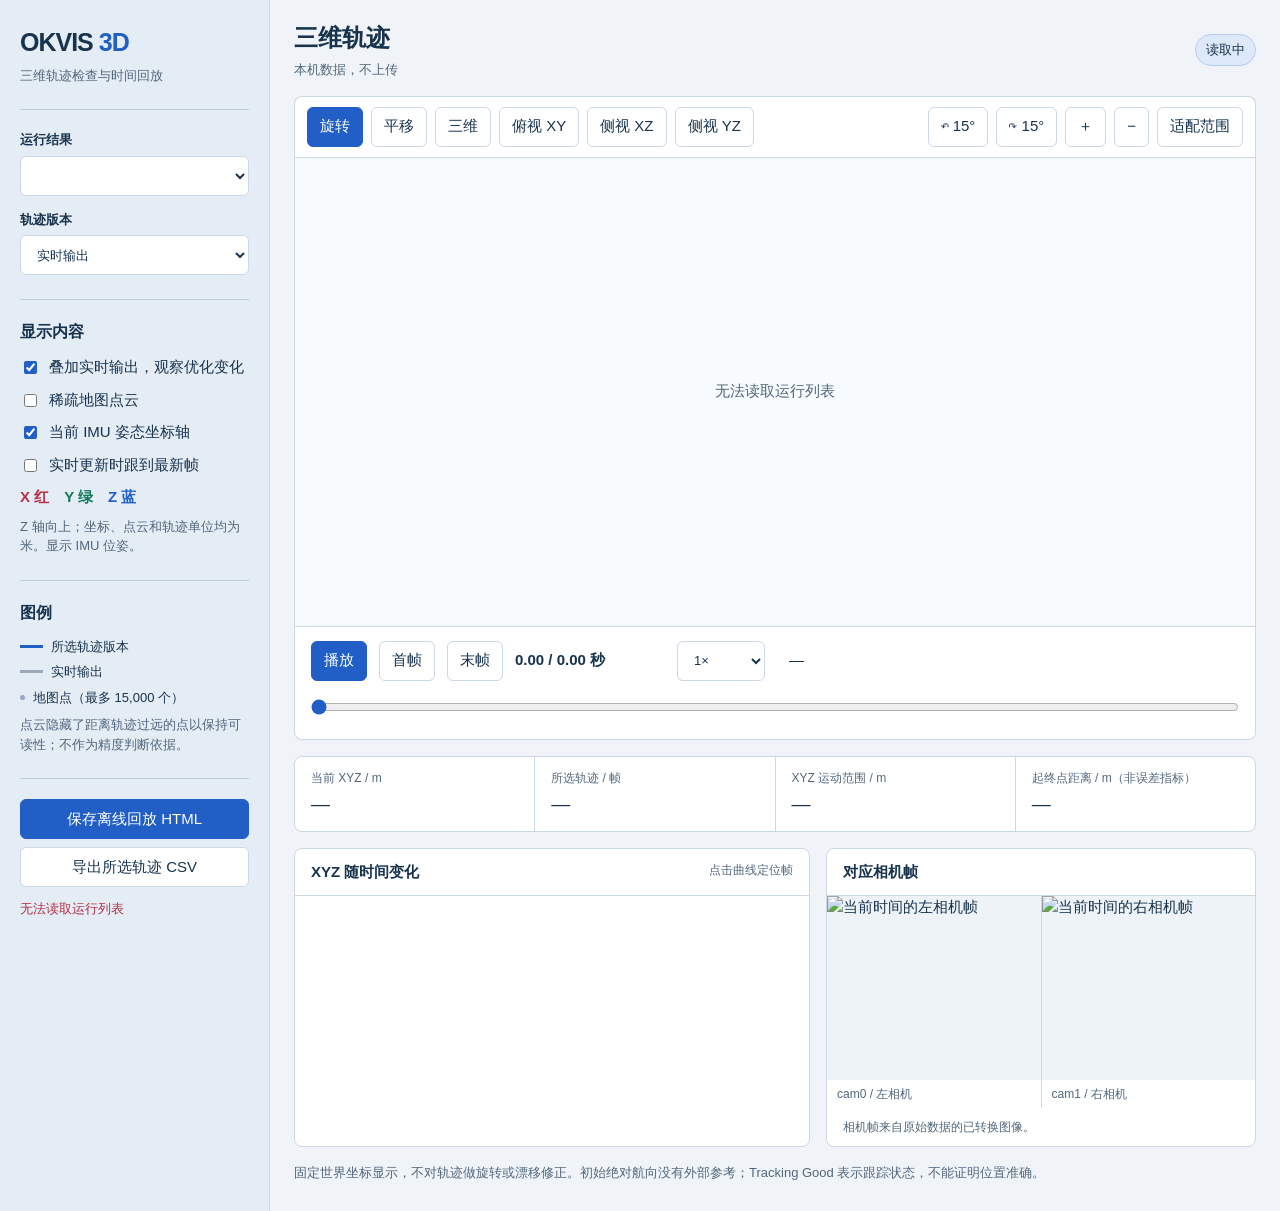
==== Third_Repo/orbslam3_mocap-OKVIS2-X/tools/head_dataset/viewer/index.html @ f82a05e8 "Initialize ego hand mocap acquisition and session processing pipeline" ====
<!doctype html>
<html lang="zh-CN">
<head>
<meta charset="utf-8"><meta name="viewport" content="width=device-width,initial-scale=1">
<title>OKVIS 三维轨迹回放</title>
<style>
:root{--ink:#17334e;--muted:#51677e;--paper:#f0f4f8;--surface:#fff;--line:#ccd8e5;--blue:#215ec5;--amber:#ad650e;--red:#b43247;--green:#127b59;--space:16px}
*{box-sizing:border-box}body{margin:0;background:var(--paper);color:var(--ink);font:15px/1.5 "Noto Sans CJK SC","Microsoft YaHei",sans-serif}button,select,input{font:inherit}button,select{min-height:40px;border:1px solid var(--line);border-radius:6px;background:var(--surface);color:var(--ink);padding:7px 12px}button{cursor:pointer}button:hover{background:#e6eef9}button:disabled{opacity:.5;cursor:default}button.active,button.primary{background:var(--blue);border-color:var(--blue);color:white}button:focus-visible,select:focus-visible,input:focus-visible,a:focus-visible{outline:3px solid #b86f10;outline-offset:3px}a{color:var(--blue)}h1{font-size:24px;margin:0;font-weight:650}h2{font-size:16px;margin:0 0 12px}p{margin:8px 0}.app{display:grid;grid-template-columns:270px minmax(0,1fr);min-height:100vh}.sidebar{background:#e4ecf5;padding:24px 20px;border-right:1px solid var(--line)}.sidebar section{margin-top:24px;padding-top:20px;border-top:1px solid #bdcddd}.brand{font-weight:750;font-size:25px;letter-spacing:-1px}.brand span{color:var(--blue)}.head>div{min-width:0}.subtitle{overflow-wrap:anywhere;color:var(--muted);font-size:13px;margin-top:4px}.field{display:block;margin-bottom:14px}.field>span{display:block;font-size:13px;font-weight:600;margin-bottom:6px}select{width:100%;font-size:13px}.check{display:flex;gap:9px;align-items:flex-start;margin:10px 0;cursor:pointer}.check input{margin-top:5px;accent-color:var(--blue)}.hint{font-size:13px;color:var(--muted)}.axis-key{display:flex;gap:15px;font-weight:700}.x{color:var(--red)}.y{color:var(--green)}.z{color:var(--blue)}.legend{display:flex;gap:8px;align-items:center;font-size:13px;margin:6px 0}.swatch{width:23px;height:3px;background:var(--blue)}.swatch.raw{background:#9baabb}.swatch.map{height:5px;width:5px;background:#95a8be;border-radius:50%}.main{padding:20px 24px;min-width:0}.head{display:flex;align-items:center;justify-content:space-between;gap:16px;margin-bottom:16px}.badge{font-size:13px;padding:5px 10px;background:#dde9f8;border:1px solid #b8cceb;border-radius:20px;white-space:nowrap}.toolbar{display:flex;align-items:center;flex-wrap:wrap;gap:8px;background:var(--surface);border:1px solid var(--line);border-bottom:0;padding:10px 12px;border-radius:8px 8px 0 0}.toolbar .spacer{flex:1}.chart-wrap{position:relative;border:1px solid var(--line);background:white;min-height:420px}#scene{height:52vh;min-height:440px}.plot-hint{position:absolute;bottom:10px;left:20px;background:#ffffffde;padding:4px 8px;font-size:12px;color:var(--muted);pointer-events:none}.empty{position:absolute;inset:0;display:grid;place-items:center;background:#f8fbfd;color:var(--muted);padding:30px;text-align:center;z-index:2}.empty.hidden{display:none}.timeline{background:var(--surface);padding:14px 16px;border:1px solid var(--line);border-top:0;border-radius:0 0 8px 8px}.play-row{display:flex;align-items:center;gap:12px}.play-row select{width:88px}.time{min-width:150px;font-variant-numeric:tabular-nums;font-weight:600}.slider{width:100%;accent-color:var(--blue);margin:14px 0 0;min-height:24px}.metrics{display:grid;grid-template-columns:repeat(4,minmax(0,1fr));gap:1px;border:1px solid var(--line);border-radius:8px;overflow:hidden;background:var(--line);margin:16px 0}.metric{background:white;padding:12px 16px}.metric .label{font-size:12px;color:var(--muted)}.metric .value{font-size:19px;margin-top:3px;font-variant-numeric:tabular-nums}.details{display:grid;grid-template-columns:minmax(0,1.2fr) minmax(300px,1fr);gap:16px}.panel{background:white;border:1px solid var(--line);border-radius:8px;overflow:hidden}.panel-title{padding:12px 16px;border-bottom:1px solid var(--line);font-weight:600;display:flex;justify-content:space-between;gap:12px}#xyz{height:215px}.images{display:grid;grid-template-columns:1fr 1fr;gap:1px;background:var(--line)}.images figure{margin:0;background:white}.images img{display:block;width:100%;aspect-ratio:640/553;object-fit:contain;background:#eef3f8}.images figcaption{padding:5px 10px;font-size:12px;color:var(--muted)}.note{padding:10px 16px;font-size:12px;color:var(--muted)}.notice{margin-top:16px;color:var(--muted);font-size:13px}.path{font-size:12px;word-break:break-all;color:var(--muted)}.status{padding-top:12px;font-size:13px;color:var(--muted)}.quality-good{color:var(--green)}.quality-marginal{color:var(--amber)}.quality-lost{color:var(--red)}.small-actions{display:flex;gap:8px;flex-wrap:wrap}.small-actions button{font-size:13px;padding:7px 10px}.source-status{font-size:12px;font-weight:400;color:var(--muted)}.error{color:var(--red)}
@media(max-width:1050px){.app{grid-template-columns:235px minmax(0,1fr)}.main{padding:16px}.details{grid-template-columns:1fr}.metrics{grid-template-columns:repeat(2,1fr)}}
@media(max-width:720px){.app{display:block}.sidebar{border-right:0;padding:16px}.sidebar section{margin-top:12px;padding-top:12px}.sidebar .controls{display:grid;grid-template-columns:1fr 1fr;gap:12px}.main{padding:12px}.head{align-items:flex-start}h1{font-size:21px}#scene{height:420px;min-height:360px}.time{min-width:0;font-size:13px}.play-row{gap:8px}.metric{padding:10px}.metric .value{font-size:16px}.plot-hint{font-size:11px;left:5px}}
@media(prefers-reduced-motion:reduce){*{scroll-behavior:auto}}
</style>
<script src="/plotly.min.js"></script>
</head>
<body>
<div class="app">
<aside class="sidebar">
  <div class="brand">OKVIS <span>3D</span></div><div class="subtitle">三维轨迹检查与时间回放</div>
  <section class="controls">
    <label class="field"><span>运行结果</span><select id="run" aria-label="选择运行结果"></select></label>
    <label class="field"><span>轨迹版本</span><select id="source"><option value="live">实时输出</option><option value="final">结束时全局轨迹</option><option value="ba">最终优化轨迹</option></select></label>
  </section>
  <section>
    <h2>显示内容</h2>
    <label class="check"><input type="checkbox" id="overlay" checked><span>叠加实时输出，观察优化变化</span></label>
    <label class="check"><input type="checkbox" id="cloud"><span>稀疏地图点云</span></label>
    <label class="check"><input type="checkbox" id="pose" checked><span>当前 IMU 姿态坐标轴</span></label>
    <label class="check"><input type="checkbox" id="follow"><span>实时更新时跟到最新帧</span></label>
    <div class="axis-key"><span class="x">X 红</span><span class="y">Y 绿</span><span class="z">Z 蓝</span></div>
    <p class="hint">Z 轴向上；坐标、点云和轨迹单位均为米。显示 IMU 位姿。</p>
  </section>
  <section>
    <h2>图例</h2>
    <div class="legend"><i class="swatch"></i>所选轨迹版本</div>
    <div class="legend"><i class="swatch raw"></i>实时输出</div>
    <div class="legend"><i class="swatch map"></i>地图点（最多 15,000 个）</div>
    <p class="hint">点云隐藏了距离轨迹过远的点以保持可读性；不作为精度判断依据。</p>
  </section>
  <section>
    <button id="download" class="primary" style="width:100%">保存离线回放 HTML</button>
    <button id="csv" style="width:100%;margin-top:8px">导出所选轨迹 CSV</button>
    <div id="status" class="status" role="status" aria-live="polite">正在读取结果…</div>
  </section>
</aside>
<main class="main">
  <header class="head"><div><h1 id="title">三维轨迹</h1><div id="runName" class="subtitle">本机数据，不上传</div></div><span id="badge" class="badge">读取中</span></header>
  <div class="toolbar" aria-label="三维视角工具">
    <button id="orbit" class="active" aria-pressed="true">旋转</button><button id="pan" aria-pressed="false">平移</button>
    <button id="view3d">三维</button><button id="xy">俯视 XY</button><button id="xz">侧视 XZ</button><button id="yz">侧视 YZ</button>
    <span class="spacer"></span><button id="rotateLeft" aria-label="视角向左旋转">↶ 15°</button><button id="rotateRight" aria-label="视角向右旋转">↷ 15°</button><button id="zoomIn" aria-label="放大">＋</button><button id="zoomOut" aria-label="缩小">−</button><button id="fit">适配范围</button>
  </div>
  <div class="chart-wrap"><div id="scene" aria-label="三维轨迹，可旋转缩放；也可用上方视角按钮操作"></div><div class="plot-hint">拖动旋转 · 平移按钮后拖动 · 滚轮缩放 · 刷新不重置视角</div><div id="empty" class="empty">正在读取轨迹…</div></div>
  <section class="timeline" aria-label="轨迹回放">
    <div class="play-row"><button id="play" class="primary">播放</button><button id="first">首帧</button><button id="last">末帧</button><span id="time" class="time">0.00 / 0.00 秒</span><select id="speed" aria-label="播放速度"><option value="0.25">0.25×</option><option value="0.5">0.5×</option><option value="1" selected>1×</option><option value="2">2×</option><option value="4">4×</option></select><span class="spacer"></span><span id="quality">—</span></div>
    <input id="slider" class="slider" type="range" min="0" max="0" value="0" aria-label="回放帧索引">
  </section>
  <section class="metrics" aria-label="轨迹数值">
    <div class="metric"><div class="label">当前 XYZ / m</div><div class="value" id="position">—</div></div>
    <div class="metric"><div class="label">所选轨迹 / 帧</div><div class="value" id="count">—</div></div>
    <div class="metric"><div class="label">XYZ 运动范围 / m</div><div class="value" id="extent">—</div></div>
    <div class="metric"><div class="label">起终点距离 / m（非误差指标）</div><div class="value" id="distance">—</div></div>
  </section>
  <div class="details">
    <section class="panel"><div class="panel-title">XYZ 随时间变化<span class="source-status">点击曲线定位帧</span></div><div id="xyz" aria-label="位置随时间的二维曲线，X红 Y绿 Z蓝"></div></section>
    <section class="panel"><div class="panel-title">对应相机帧<span id="frameMode" class="source-status"></span></div><div class="images"><figure><img id="left" alt="当前时间的左相机帧"><figcaption>cam0 / 左相机</figcaption></figure><figure><img id="right" alt="当前时间的右相机帧"><figcaption>cam1 / 右相机</figcaption></figure></div><div id="imageNote" class="note">相机帧来自原始数据的已转换图像。</div></section>
  </div>
  <p class="notice">固定世界坐标显示，不对轨迹做旋转或漂移修正。初始绝对航向没有外部参考；Tracking Good 表示跟踪状态，不能证明位置准确。</p><div id="path" class="path"></div>
</main>
</div>
<script>/*__INITIAL_DATA__*/</script>
<script>
(() => {
'use strict';
const $=id=>document.getElementById(id), offline=!!window.OFFLINE_DATA;
const COLORS={x:'#b43247',y:'#127b59',z:'#215ec5',raw:'#9baabb'};
let data=null, runId='', rows=[], index=0, bounds=null, playing=false, camera=null, initialized=false, busy=false;
let lastTick=0,lastRender=0,lastImage=0,loadedRuns=[], sourceChosen=false, signature='', imageStamp=null, dragMode='orbit';
const scene=$('scene'), xyz=$('xyz');
const vector=r=>r.slice(1,4), fmt=(x,n=3)=>Number(x).toFixed(n);
const startEye={x:1.2,y:-1.4,z:.95};
const offlinePlaceholder='data:image/svg+xml,'+encodeURIComponent('<svg xmlns="http://www.w3.org/2000/svg" width="640" height="553"><rect width="640" height="553" fill="#eef3f8"/><text x="320" y="270" text-anchor="middle" fill="#51677e" font-size="24">离线快照不包含相机视频</text></svg>');
function setStatus(text,error=false){$('status').textContent=text;$('status').classList.toggle('error',error)}
function elapsed(r){return (r[0]-rows[0][0])*1e-9}
function ranges(arr){let lo=[0,0,0],hi=[0,0,0];for(const r of arr)for(let k=0;k<3;k++){lo[k]=Math.min(lo[k],r[k+1]);hi[k]=Math.max(hi[k],r[k+1])}const rad=Math.max(...hi.map((v,k)=>v-lo[k]),1)*.58;return lo.map((v,k)=>[(v+hi[k])/2-rad,(v+hi[k])/2+rad])}
function axes(){return ['X','Y','Z'].map((name,k)=>({title:{text:name+' / m'},range:bounds[k],autorange:false,backgroundcolor:'#f8fbfd',gridcolor:'#dce5ee',zerolinecolor:'#859eb7',showbackground:true,tickfont:{size:11},showspikes:false}))}
function baseLayout(){const a=axes();return {paper_bgcolor:'#fff',font:{family:'Noto Sans CJK SC, sans-serif',color:'#17334e'},margin:{l:0,r:0,t:10,b:0},showlegend:false,uirevision:runId||'offline',scene:{xaxis:a[0],yaxis:a[1],zaxis:a[2],aspectmode:'cube',dragmode:dragMode,camera:camera||{eye:startEye,up:{x:0,y:0,z:1}},uirevision:runId||'offline'},hovermode:'closest'}}
function traces(){const r=rows[index];const pts=data.points||[];const live=data.trajectories.live||[];
 return [
  {type:'scatter3d',mode:'markers',x:pts.map(p=>p[0]),y:pts.map(p=>p[1]),z:pts.map(p=>p[2]),marker:{size:1.4,color:'#849cb7',opacity:.4},visible:$('cloud').checked,name:'稀疏地图',hoverinfo:'skip'},
  {type:'scatter3d',mode:'lines',x:live.map(r=>r[1]),y:live.map(r=>r[2]),z:live.map(r=>r[3]),line:{color:COLORS.raw,width:2},visible:$('overlay').checked&&$('source').value!=='live',name:'实时输出',hoverinfo:'skip'},
  {type:'scatter3d',mode:'lines',x:rows.map(r=>r[1]),y:rows.map(r=>r[2]),z:rows.map(r=>r[3]),line:{color:COLORS.z,width:4},name:'所选轨迹',hoverinfo:'skip'},
  {type:'scatter3d',mode:'markers+text',x:[0],y:[0],z:[0],text:['世界原点'],textposition:'top center',marker:{size:4,color:'#17334e'},hovertemplate:'世界原点<extra></extra>'},
  {type:'scatter3d',mode:'markers',x:[r[1]],y:[r[2]],z:[r[3]],marker:{size:6,color:'#cb4c24'},name:'当前位姿',hovertemplate:'X %{x:.3f} m<br>Y %{y:.3f} m<br>Z %{z:.3f} m<extra>当前帧</extra>'},
  ...[COLORS.x,COLORS.y,COLORS.z].map((color,k)=>({type:'scatter3d',mode:'lines+text',x:[],y:[],z:[],text:['','XYZ'[k]],textposition:'top center',textfont:{color,size:13},line:{color,width:5},visible:$('pose').checked,hoverinfo:'skip'}))
 ]}
function poseEndpoints(r){let [x,y,z,w]=r.slice(4,8),norm=Math.hypot(x,y,z,w);x/=norm;y/=norm;z/=norm;w/=norm;
 const columns=[[1-2*(y*y+z*z),2*(x*y+w*z),2*(x*z-w*y)],[2*(x*y-w*z),1-2*(x*x+z*z),2*(y*z+w*x)],[2*(x*z+w*y),2*(y*z-w*x),1-2*(x*x+y*y)]];
 const scale=Math.max(.12,Math.min(.5,(bounds[0][1]-bounds[0][0])*.07));return columns.map(c=>c.map((v,k)=>r[k+1]+v*scale))}
function metrics(){const n=rows.length;let lo=vector(rows[0]),hi=lo.slice();for(const r of rows)for(let k=0;k<3;k++){lo[k]=Math.min(lo[k],r[k+1]);hi[k]=Math.max(hi[k],r[k+1])}
 $('count').textContent=n.toLocaleString();$('extent').textContent=hi.map((v,k)=>fmt(v-lo[k],2)).join(' / ');$('distance').textContent=fmt(Math.hypot(...vector(rows[n-1]).map((v,k)=>v-rows[0][k+1])));$('slider').max=n-1;
}
async function drawGraphs(reset=false){if(!rows.length)return;const layout=baseLayout();await Plotly.react(scene,traces(),layout,{responsive:true,displaylogo:false,displayModeBar:false,scrollZoom:true});
 const t=rows.map(elapsed), colors=[COLORS.x,COLORS.y,COLORS.z];await Plotly.react(xyz,[1,2,3].map((k)=>({x:t,y:rows.map(r=>r[k]),type:'scatter',mode:'lines',name:'XYZ'[k-1],line:{color:colors[k-1],width:1.7},hovertemplate:'%{x:.2f} 秒 · %{y:.3f} m<extra>%{fullData.name}</extra>'})),{paper_bgcolor:'#fff',plot_bgcolor:'#fff',font:{family:'Noto Sans CJK SC,sans-serif',color:'#17334e',size:11},margin:{l:48,r:18,t:18,b:40},legend:{orientation:'h',x:0,y:1.2},xaxis:{title:{text:'时间 / s'},gridcolor:'#e2e9f1'},yaxis:{title:{text:'位置 / m'},gridcolor:'#e2e9f1'},uirevision:runId+'-'+$('source').value,shapes:[{type:'line',x0:elapsed(rows[index]),x1:elapsed(rows[index]),y0:0,y1:1,yref:'paper',line:{color:'#b86f10',width:1}}]},{responsive:true,displaylogo:false,displayModeBar:false});
 if(!initialized){scene.on('plotly_relayout',e=>{if(e['scene.camera']){camera=e['scene.camera'];scene.dataset.camera=JSON.stringify(camera)}});xyz.on('plotly_click',e=>{if(e.points?.length)setIndex(e.points[0].pointIndex,true)});initialized=true}
 metrics();updateFrame(true);
}
function setIndex(i,manual=false){index=Math.max(0,Math.min(rows.length-1,Number(i)||0));if(manual){pause();$('follow').checked=false}updateFrame(true)}
function updateFrame(force=false){if(!rows.length)return;const r=rows[index];$('slider').value=index;$('time').textContent=fmt(elapsed(r),2)+' / '+fmt(elapsed(rows.at(-1)),2)+' 秒';$('position').textContent=vector(r).map(v=>fmt(v)).join(' / ');
 const quality=['Good','Marginal','Lost'][r[17]]||'未记录';$('quality').textContent='跟踪：'+(quality==='Lost'&&index===0?'初始化首帧':quality);$('quality').className='quality-'+quality.toLowerCase();
 const end=poseEndpoints(r);const indices=[4,5,6,7];const xs=[[r[1]],...end.map(p=>[r[1],p[0]])],ys=[[r[2]],...end.map(p=>[r[2],p[1]])],zs=[[r[3]],...end.map(p=>[r[3],p[2]])];
 Plotly.restyle(scene,{x:xs,y:ys,z:zs},indices);Plotly.relayout(xyz,{'shapes[0].x0':elapsed(r),'shapes[0].x1':elapsed(r)});
 const now=performance.now();if((force||now-lastImage>200)&&imageStamp!==r[0]){lastImage=now;imageStamp=r[0];if(!offline&&data.hasFrames){$('left').src='/frame?run='+runId+'&cam=0&t='+r[0];$('right').src='/frame?run='+runId+'&cam=1&t='+r[0]}}
}
function pause(){playing=false;$('play').textContent='播放'}
function play(){if(!rows.length)return;if(index===rows.length-1)index=0;playing=true;lastTick=performance.now();$('play').textContent='暂停';$('follow').checked=false}
function tick(now){requestAnimationFrame(tick);if(!playing||!rows.length)return;const target=elapsed(rows[index])+(now-lastTick)/1000*Number($('speed').value);lastTick=now;let i=index;while(i+1<rows.length&&elapsed(rows[i+1])<=target)i++;
 // Carry sub-frame elapsed time rather than dropping it at each animation tick.
 if(i===index){lastTick=now-(target-elapsed(rows[index]))/Number($('speed').value)*1000;return}
 index=i;if(now-lastRender>70){lastRender=now;updateFrame(false)}if(index===rows.length-1){pause();updateFrame(true)}}
function setCamera(eye,up={x:0,y:0,z:1}){camera={eye,up,center:{x:0,y:0,z:0}};Plotly.relayout(scene,{'scene.camera':camera})}
function mode(name){dragMode=name;Plotly.relayout(scene,{'scene.dragmode':name});for(const id of ['orbit','pan']){$(id).classList.toggle('active',id===name);$(id).setAttribute('aria-pressed',String(id===name))}}
function nearestTime(stamp){let lo=0,hi=rows.length-1;while(lo<hi){const mid=(lo+hi)>>1;if(rows[mid][0]<stamp)lo=mid+1;else hi=mid}return lo}
function sourceOptions(){for(const option of $('source').options)option.disabled=!(data.trajectories[option.value]?.length)}
async function accept(next,reset=false){const oldStamp=rows[index]?.[0];data=next;$('title').textContent=data.dataset+' · 三维轨迹';$('runName').textContent=data.name;$('path').textContent=data.result;sourceOptions();
 if(reset||!data.trajectories[$('source').value]?.length||!sourceChosen)$('source').value=data.preferred;
 if(reset&&!offline&&!data.completed)$('follow').checked=true;rows=data.trajectories[$('source').value]||[];$('badge').textContent=data.completed?'最终优化已就绪':'实时读取 / 可回放';
 if(!rows.length){$('empty').textContent='等待第一帧轨迹输出…';$('empty').classList.remove('hidden');return}
 $('empty').classList.add('hidden');if(reset){index=0;camera=null;bounds=null;signature='';pause()}
 if(!bounds)bounds=offline||data.completed?ranges(rows):[[-2,2],[-2,2],[-2,2]];
 if($('follow').checked)index=rows.length-1;else index=oldStamp&&!reset?nearestTime(oldStamp):Math.min(index,rows.length-1);
 const sig=$('source').value+':'+rows.length+':'+data.completed+':'+data.revision+':'+data.points.length+':'+JSON.stringify(rows.at(-1));
 if(sig!==signature){signature=sig;await drawGraphs(reset)}
 if(offline||!data.hasFrames){$('left').src=offlinePlaceholder;$('right').src=offlinePlaceholder;$('imageNote').textContent='离线快照包含轨迹、姿态、曲线和点云。要查看对应图像，请运行本机回放脚本。'}
 else $('imageNote').textContent='相机帧来自原始数据的已转换图像；按采集时间关联。';
 $('cloud').disabled=!data.points.length;$('cloud').title=data.points.length?'最终优化地图':'点云在最终优化后可用';$('frameMode').textContent=offline?'离线快照':'采集时间同步';setStatus(offline?'离线文件：可拖动、播放，无需网络。':'每 2 秒读取最新结果；当前视角和坐标范围保持不变。');
}
async function refreshRuns(){const response=await fetch('/api/runs');if(!response.ok)throw Error('无法读取运行列表');loadedRuns=await response.json();const desired=runId||location.hash.slice(1)||loadedRuns[0]?.id||'';const before=$('run').value;$('run').replaceChildren(...loadedRuns.map(r=>{const o=document.createElement('option');o.value=r.id;o.textContent=r.dataset+' / '+(r.name==='results'?'首次验证结果':r.name);o.title=r.path;return o}));runId=loadedRuns.some(r=>r.id===desired)?desired:loadedRuns[0]?.id||'';$('run').value=runId;return before!==runId}
async function poll(reset=false){if(busy||offline)return;busy=true;try{if(!runId||reset)await refreshRuns();if(!runId){$('empty').textContent='没有轨迹结果。先启动 SLAM，结果产生后会自动出现。';setStatus('等待运行结果');return}const response=await fetch('/api/data?run='+runId);if(!response.ok)throw Error((await response.json()).error||'数据读取失败');await accept(await response.json(),reset)}catch(e){setStatus(e.message,true);$('empty').textContent=e.message;if(!data)$('empty').classList.remove('hidden')}finally{busy=false}}
$('run').addEventListener('change',()=>{runId=$('run').value;location.hash=runId;sourceChosen=false;poll(true)});
$('source').addEventListener('change',async()=>{sourceChosen=true;pause();signature='';await accept(data);});
for(const id of ['overlay','cloud','pose'])$(id).addEventListener('change',()=>drawGraphs());
$('follow').addEventListener('change',()=>{if($('follow').checked){pause();setIndex(rows.length-1)}});
$('play').onclick=()=>playing?pause():play();$('first').onclick=()=>setIndex(0,true);$('last').onclick=()=>setIndex(rows.length-1,true);$('slider').addEventListener('input',()=>setIndex($('slider').value,true));
$('orbit').onclick=()=>mode('orbit');$('pan').onclick=()=>mode('pan');$('view3d').onclick=()=>setCamera({...startEye});$('xy').onclick=()=>setCamera({x:0,y:0,z:2.5},{x:0,y:1,z:0});$('xz').onclick=()=>setCamera({x:0,y:-2.5,z:0});$('yz').onclick=()=>setCamera({x:2.5,y:0,z:0});
for(const [id,theta]of [['rotateLeft',-.2618],['rotateRight',.2618]])$(id).onclick=()=>{const e=camera?.eye||startEye;setCamera({x:e.x*Math.cos(theta)-e.y*Math.sin(theta),y:e.x*Math.sin(theta)+e.y*Math.cos(theta),z:e.z},camera?.up)};
for(const[id,factor]of [['zoomIn',.8],['zoomOut',1.25]])$(id).onclick=()=>{const e=camera?.eye||startEye;setCamera({x:e.x*factor,y:e.y*factor,z:e.z*factor},camera?.up)};
$('fit').onclick=()=>{if(!rows.length)return;bounds=ranges(rows);const a=axes();Plotly.relayout(scene,{'scene.xaxis':a[0],'scene.yaxis':a[1],'scene.zaxis':a[2]})};
function save(blob,name){const url=URL.createObjectURL(blob),a=document.createElement('a');a.href=url;a.download=name;a.click();setTimeout(()=>URL.revokeObjectURL(url),1000)}
$('csv').onclick=()=>{if(!rows.length)return;save(new Blob(['timestamp_ns,tx,ty,tz,qx,qy,qz,qw,vx,vy,vz,bgx,bgy,bgz,bax,bay,baz,quality\n'+rows.map(r=>r.join(',')).join('\n')],{type:'text/csv'}),'trajectory_'+$('source').value+'.csv')};
$('download').onclick=()=>{if(offline){save(new Blob([document.documentElement.outerHTML],{type:'text/html'}),'replay_3d.html')}else{const a=document.createElement('a');a.href='/download?run='+runId;a.download='replay_3d.html';a.click()}};
requestAnimationFrame(tick);
if(offline){const o=document.createElement('option');o.textContent=window.OFFLINE_DATA.name;o.value='offline';$('run').append(o);$('run').disabled=true;$('follow').disabled=true;accept(window.OFFLINE_DATA,true)}else{poll(true);setInterval(()=>poll(),2000);setInterval(()=>refreshRuns().catch(()=>{}),15000)}
window.viewerState=()=>({runId,source:$('source').value,index,count:rows.length,playing,camera,bounds,offline});
})();
</script>
</body></html>
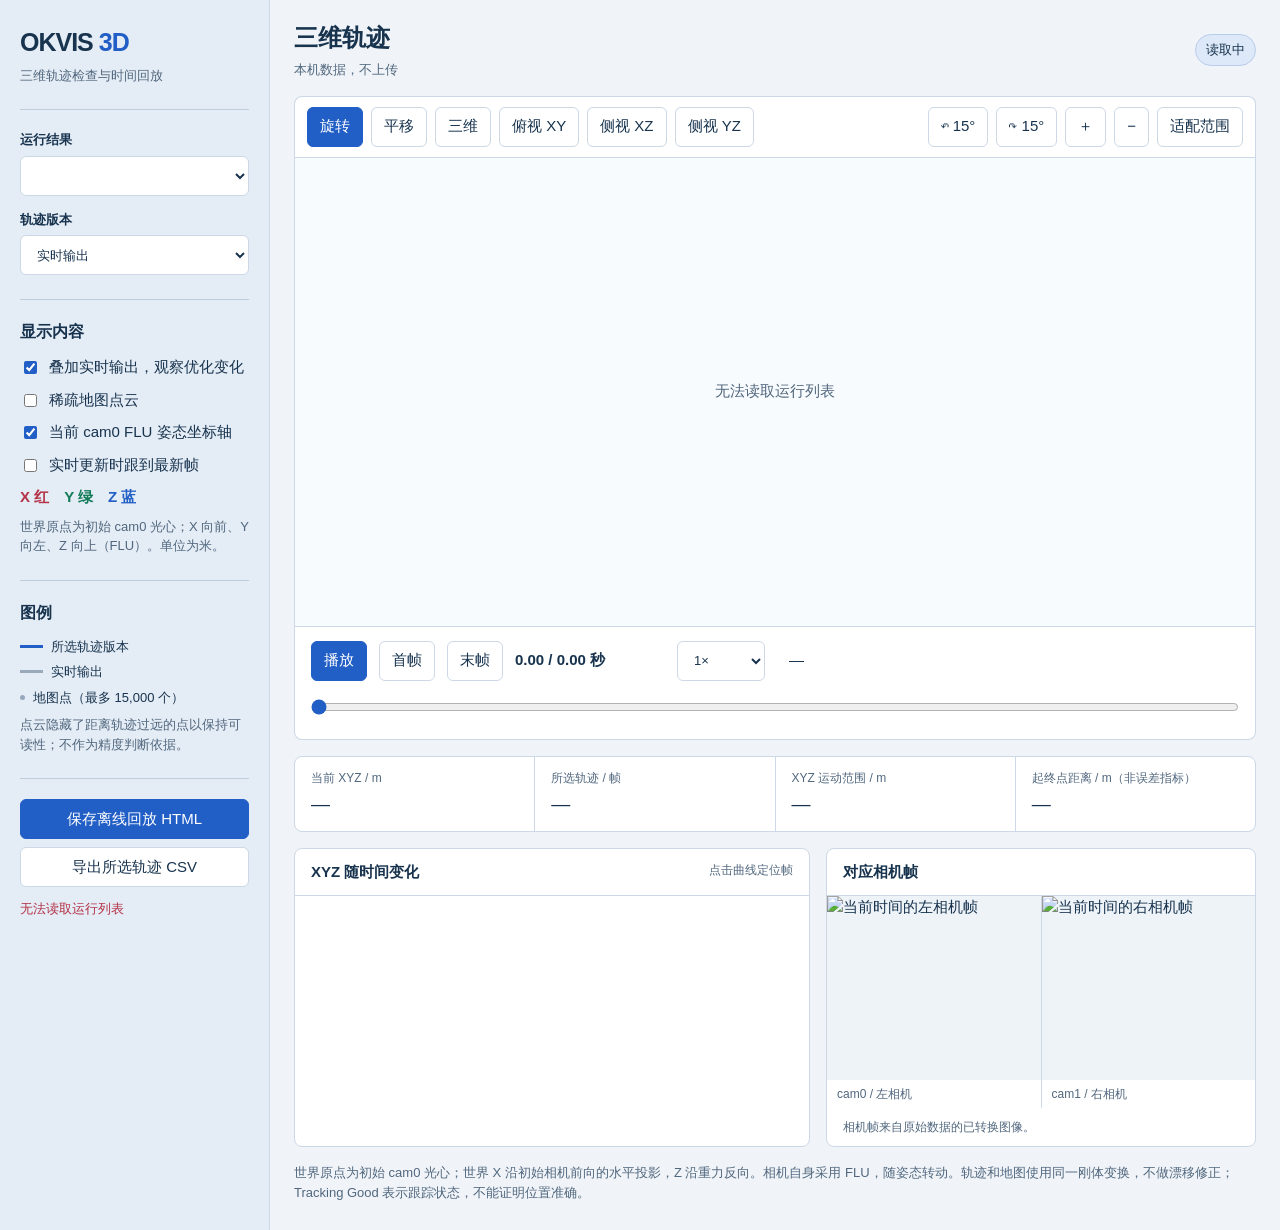
==== commit 58940c7b: "Integrate cam0 SLAM, resumable pipeline and full URDF visualization" ====
--- a/Third_Repo/orbslam3_mocap-OKVIS2-X/tools/head_dataset/viewer/index.html
+++ b/Third_Repo/orbslam3_mocap-OKVIS2-X/tools/head_dataset/viewer/index.html
@@ -24,10 +24,10 @@
     <h2>显示内容</h2>
     <label class="check"><input type="checkbox" id="overlay" checked><span>叠加实时输出，观察优化变化</span></label>
     <label class="check"><input type="checkbox" id="cloud"><span>稀疏地图点云</span></label>
-    <label class="check"><input type="checkbox" id="pose" checked><span>当前 IMU 姿态坐标轴</span></label>
+    <label class="check"><input type="checkbox" id="pose" checked><span>当前 cam0 FLU 姿态坐标轴</span></label>
     <label class="check"><input type="checkbox" id="follow"><span>实时更新时跟到最新帧</span></label>
     <div class="axis-key"><span class="x">X 红</span><span class="y">Y 绿</span><span class="z">Z 蓝</span></div>
-    <p class="hint">Z 轴向上；坐标、点云和轨迹单位均为米。显示 IMU 位姿。</p>
+    <p class="hint">世界原点为初始 cam0 光心；X 向前、Y 向左、Z 向上（FLU）。单位为米。</p>
   </section>
   <section>
     <h2>图例</h2>
@@ -64,7 +64,7 @@
     <section class="panel"><div class="panel-title">XYZ 随时间变化<span class="source-status">点击曲线定位帧</span></div><div id="xyz" aria-label="位置随时间的二维曲线，X红 Y绿 Z蓝"></div></section>
     <section class="panel"><div class="panel-title">对应相机帧<span id="frameMode" class="source-status"></span></div><div class="images"><figure><img id="left" alt="当前时间的左相机帧"><figcaption>cam0 / 左相机</figcaption></figure><figure><img id="right" alt="当前时间的右相机帧"><figcaption>cam1 / 右相机</figcaption></figure></div><div id="imageNote" class="note">相机帧来自原始数据的已转换图像。</div></section>
   </div>
-  <p class="notice">固定世界坐标显示，不对轨迹做旋转或漂移修正。初始绝对航向没有外部参考；Tracking Good 表示跟踪状态，不能证明位置准确。</p><div id="path" class="path"></div>
+  <p class="notice">世界原点为初始 cam0 光心；世界 X 沿初始相机前向的水平投影，Z 沿重力反向。相机自身采用 FLU，随姿态转动。轨迹和地图使用同一刚体变换，不做漂移修正；Tracking Good 表示跟踪状态，不能证明位置准确。</p><div id="path" class="path"></div>
 </main>
 </div>
 <script>/*__INITIAL_DATA__*/</script>
@@ -146,7 +146,7 @@
 for(const[id,factor]of [['zoomIn',.8],['zoomOut',1.25]])$(id).onclick=()=>{const e=camera?.eye||startEye;setCamera({x:e.x*factor,y:e.y*factor,z:e.z*factor},camera?.up)};
 $('fit').onclick=()=>{if(!rows.length)return;bounds=ranges(rows);const a=axes();Plotly.relayout(scene,{'scene.xaxis':a[0],'scene.yaxis':a[1],'scene.zaxis':a[2]})};
 function save(blob,name){const url=URL.createObjectURL(blob),a=document.createElement('a');a.href=url;a.download=name;a.click();setTimeout(()=>URL.revokeObjectURL(url),1000)}
-$('csv').onclick=()=>{if(!rows.length)return;save(new Blob(['timestamp_ns,tx,ty,tz,qx,qy,qz,qw,vx,vy,vz,bgx,bgy,bgz,bax,bay,baz,quality\n'+rows.map(r=>r.join(',')).join('\n')],{type:'text/csv'}),'trajectory_'+$('source').value+'.csv')};
+$('csv').onclick=()=>{if(!rows.length)return;save(new Blob(['timestamp_ns,tx,ty,tz,qx,qy,qz,qw,imu_vx_world,imu_vy_world,imu_vz_world,imu_bgx,imu_bgy,imu_bgz,imu_bax,imu_bay,imu_baz,quality\n'+rows.map(r=>r.join(',')).join('\n')],{type:'text/csv'}),'trajectory_cam0_'+$('source').value+'.csv')};
 $('download').onclick=()=>{if(offline){save(new Blob([document.documentElement.outerHTML],{type:'text/html'}),'replay_3d.html')}else{const a=document.createElement('a');a.href='/download?run='+runId;a.download='replay_3d.html';a.click()}};
 requestAnimationFrame(tick);
 if(offline){const o=document.createElement('option');o.textContent=window.OFFLINE_DATA.name;o.value='offline';$('run').append(o);$('run').disabled=true;$('follow').disabled=true;accept(window.OFFLINE_DATA,true)}else{poll(true);setInterval(()=>poll(),2000);setInterval(()=>refreshRuns().catch(()=>{}),15000)}
